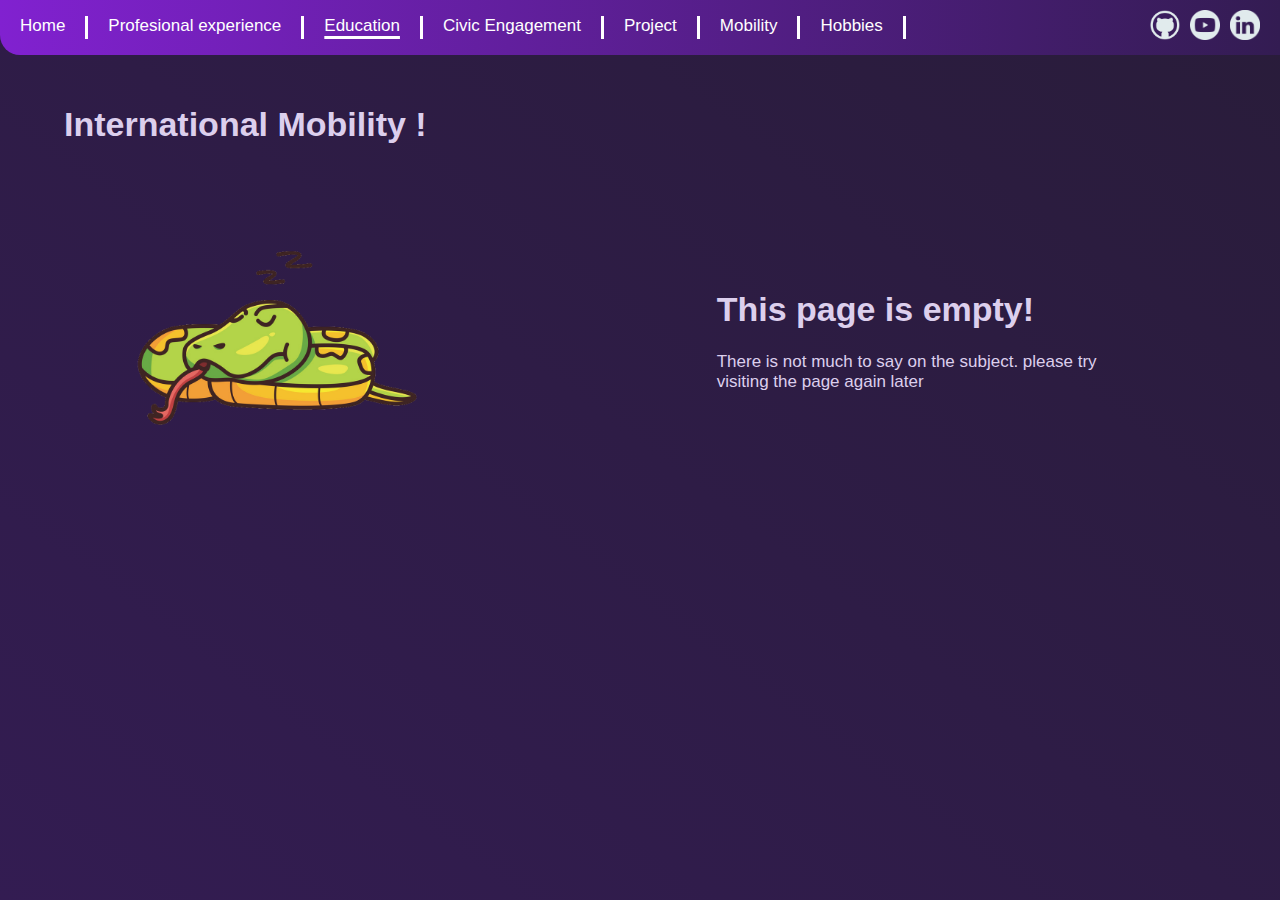
==== html/education.html @ 6596d76f "ajout de toutes les pages html" ====
<!DOCTYPE html>
<html>
    <head>
        <title>Alexis Wamster</title>
        <link rel="stylesheet" href="../css/style.css">
    </head>
    <body>
        <nav class="a-navBarre">
            <nav class="a-flex">
                <a class="a-navLien" href="index.html">Home</a>
                <a class="a-navLien" href="experience.html">Profesional experience</a>
                <a class="a-navLien a-navLien-selection" href="education.html">Education</a>
                <a class="a-navLien" href="engagement.html">Civic Engagement</a>
                <a class="a-navLien" href="project.html">Project</a>
                <a class="a-navLien" href="mobility.html">Mobility</a>
                <a class="a-navLien" href="hobbies.html">Hobbies</a>
            </nav>
            <nav class="a-marginRight a-flex">
                <div><a href="https://github.com/Alexis-Wamster" target="blank">
                  <img class="a-logo" src="../src/logo_github.png">
                </a></div>
                <div><a href="https://www.youtube.com/@mc-dala3398" target="blank">
                  <img class="a-logo" src="../src/logo_youtube.png">
                </a></div>
                <div><a href="https://www.linkedin.com/in/alexis-wamster-419ab528b/" target="blank">
                  <img class="a-logo" src="../src/logo_linkedin.png">
                </a></div>
            </nav>
        </nav>
        <h1 style="margin: 50px 0px 0px 5%;">International Mobility !</h1>

        <div class="a-mainPage">
            <div class="a-flex">
                <div >
                    <a href="https://alexis-wamster.github.io/Snake_js/accueil.html" target="blank"><img width="50%" src="../src/serpent.png"></a>
                </div>
                <div >
                    <h1>This page is empty!</h1>
                    <p> There is not much to say on the subject. please try visiting the page again later</p>
                </div>
            </div>
        </div>
    </body>
</html>
---- css/style.css ----
:root{
	--foncee1: #291c3a;
    --foncee2: #331c52;
    --violet: #8121d0;
    --violet_claire: #dccfed;
    --claire: #e1ebed;
    --blanc: #ffffff;
}

body{
	margin: 0px;
	min-height: 100vh;
}

a{
	color: var(--blanc);
	text-decoration: none;
}

body{
	background: linear-gradient(217deg, var(--foncee1), var(--foncee2));
	color: var(--violet_claire);
	font-family: 'Poppins', sans-serif;
	font-size: 17px;
}

.a-navBarre{
	background: linear-gradient(90deg, var(--violet), var(--foncee2));
	border-radius: 0px 0px 0px 20px;
	padding: 10px 0px;
	display: flex;
	justify-content: space-between;
	align-items: center;

}

.a-flex{
	display: flex;
	justify-content: flex-start;
	align-items: center;
}

.a-navLien{
	padding: 0px 20px;
	border-right: 3px solid white;
	height: 100%;
}

.a-navLien::after{
	content: "";
	display: block;
	height: 3px;
	background: #ffffff;
	transition: transform 0.2s ease-in-out;
	transform: scale(0);
}

.a-navLien:hover::after{
    transform: scale(1);
}

.a-navLien-selection {
    text-decoration: underline; /* Applique un soulignement */
    text-decoration-color: #ffffff; /* Définir la couleur du soulignement */
    text-decoration-thickness: 3px; /* Modifier l'épaisseur du soulignement */
    text-underline-offset: 5px;
}

.a-mainPage{
	margin: 100px 10% 10px 10%;
}

.a-card-up{
	border-radius: 20px 20px 0px 0px;
	background: var(--claire);
	padding: 20px;
	color: #000000;
	margin-bottom: 5px;
	box-shadow: 10px 5px 5px #000000;
}

.a-card{
	background: var(--claire);
	padding: 20px;
	color: #000000;
	margin-bottom: 5px;
	box-shadow: 10px 5px 5px #000000;
}

.a-logo{
	height: 30px;
	margin-left: 10px;
}

.a-marginRight{
	margin-right: 20px;
}

.image1{
	/*width: 40%;*/
	margin: 0px 60px;
}

.texte1{
	width: 40%;
}

/* GPT */

.carousel-container {
	position: relative;
	overflow: hidden;
	background: var(--claire);
	color: #000000;
	margin-bottom: 5px;
	box-shadow: 10px 5px 5px #000000;
  }
  .carousel-wrapper {
	display: flex;
  }

.transition{
	transition: transform 0.5s ease;
}

  .carousel-item {
	min-width: 100%;
	position: relative;
  }
  .carousel-item img {
	width: 100%;
	height: auto;
  }
  .carousel-item .text {
	position: absolute;
	bottom: 20px;
	left: 20px;
	background-color: rgba(0, 0, 0, 0.5);
	color: white;
	padding: 10px;
	border-radius: 5px;
  }
  .button {
	position: absolute;
	top: 50%;
	transform: translateY(-50%);
	background-color: rgba(0, 0, 0, 0.5);
	color: white;
	border: none;
	padding: 15px;
	cursor: pointer;
  }
  .button-left {
	left: 10px;
  }
  .button-right {
	right: 10px;
  }
  .button:hover {
	background-color: rgba(0, 0, 0, 0.8);
  }

.carousel-indicators {
    position: absolute;
    bottom: 10px;
    left: 50%;
    transform: translateX(-50%);
    display: flex;
    gap: 10px; /* Espace entre les cercles */
}


.indicator {
    width: 12px;
    height: 12px;
    border-radius: 50%;
    border: 2px solid #ffffff;
    cursor: pointer;
    transition: background-color 0.3s ease;
}

.indicator.active {
    background-color: #ffffff;
}
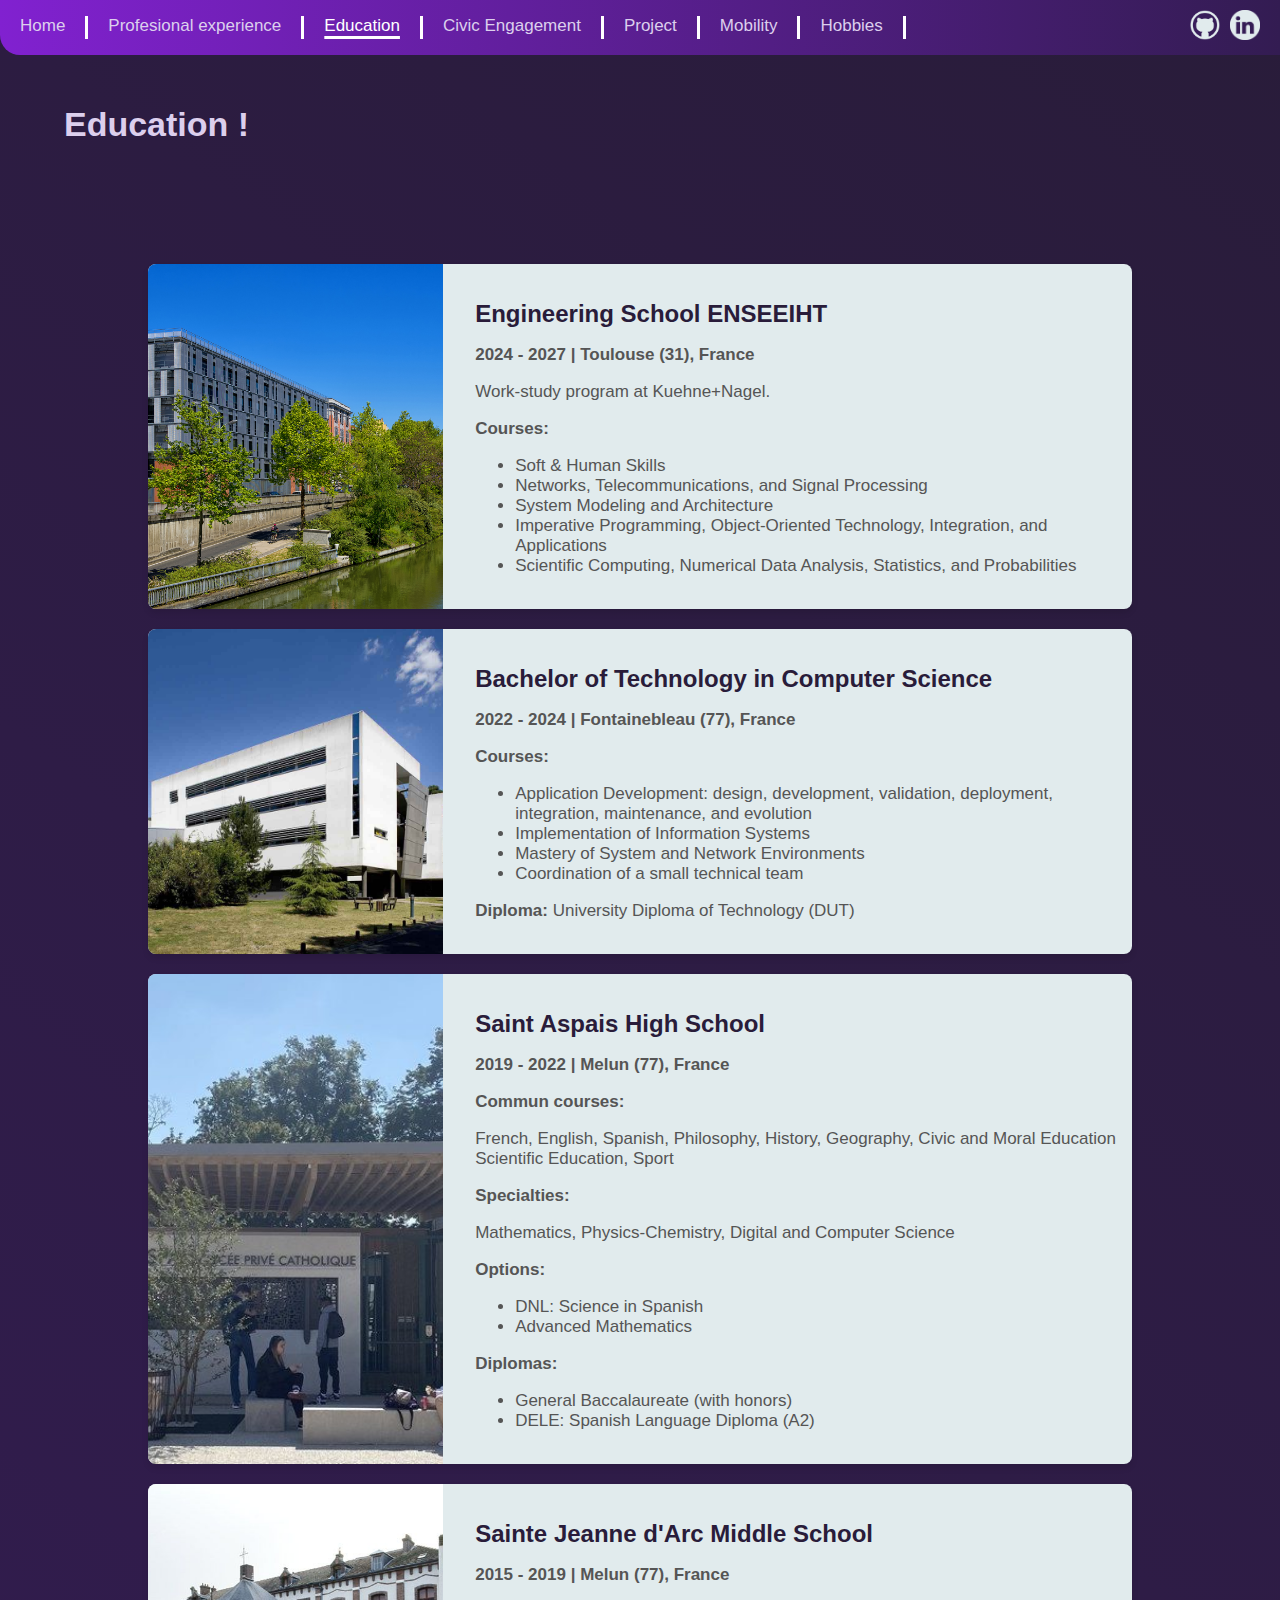
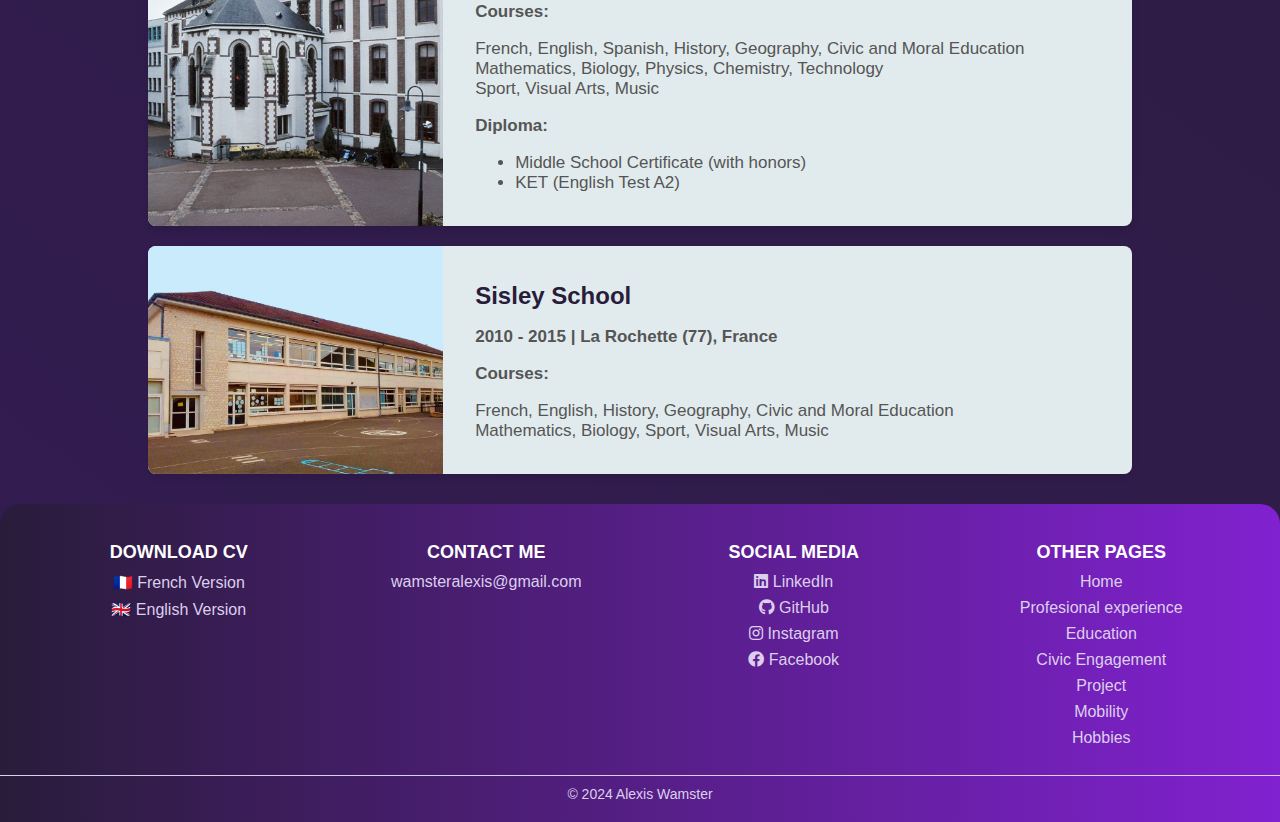
==== commit b8fee529: "ecriture du contenu de chaque pages" ====
--- a/html/education.html
+++ b/html/education.html
@@ -3,6 +3,9 @@
     <head>
         <title>Alexis Wamster</title>
         <link rel="stylesheet" href="../css/style.css">
+        <link rel="stylesheet" href="../css/carte.css">
+        <link rel="stylesheet" href="../css/footer.css">
+        <link rel="stylesheet" href="https://cdnjs.cloudflare.com/ajax/libs/font-awesome/5.15.4/css/all.min.css">
     </head>
     <body>
         <nav class="a-navBarre">
@@ -19,26 +22,147 @@
                 <div><a href="https://github.com/Alexis-Wamster" target="blank">
                   <img class="a-logo" src="../src/logo_github.png">
                 </a></div>
-                <div><a href="https://www.youtube.com/@mc-dala3398" target="blank">
-                  <img class="a-logo" src="../src/logo_youtube.png">
-                </a></div>
                 <div><a href="https://www.linkedin.com/in/alexis-wamster-419ab528b/" target="blank">
                   <img class="a-logo" src="../src/logo_linkedin.png">
                 </a></div>
             </nav>
         </nav>
-        <h1 style="margin: 50px 0px 0px 5%;">International Mobility !</h1>
+        <h1 style="margin: 50px 0px 0px 5%;">Education !</h1>
 
         <div class="a-mainPage">
-            <div class="a-flex">
-                <div >
-                    <a href="https://alexis-wamster.github.io/Snake_js/accueil.html" target="blank"><img width="50%" src="../src/serpent.png"></a>
+            <div class="project-card" data-flags="Education Engineering">
+                <img src="../src/N7.jpg" alt="ENSEEIHT" class="card-image">
+                <div class="card-content">
+                    <h2 class="card-title">Engineering School ENSEEIHT</h2>
+                    <p><strong>2024 - 2027 | Toulouse (31), France</strong></p>
+                    <p>Work-study program at Kuehne+Nagel.</p>
+                    <p><strong>Courses:</strong></p>
+                    <ul>
+                        <li>Soft & Human Skills</li>
+                        <li>Networks, Telecommunications, and Signal Processing</li>
+                        <li>System Modeling and Architecture</li>
+                        <li>Imperative Programming, Object-Oriented Technology, Integration, and Applications</li>
+                        <li>Scientific Computing, Numerical Data Analysis, Statistics, and Probabilities</li>
+                    </ul>
                 </div>
-                <div >
-                    <h1>This page is empty!</h1>
-                    <p> There is not much to say on the subject. please try visiting the page again later</p>
+            </div>
+            
+            <div class="project-card">
+                <img src="../src/iut.jpg" alt="BUT Informatique" class="card-image">
+                <div class="card-content">
+                    <h2 class="card-title">Bachelor of Technology in Computer Science</h2>
+                    <p><strong>2022 - 2024 | Fontainebleau (77), France</strong></p>
+                    <p><strong>Courses:</strong></p>
+                    <ul>
+                        <li>Application Development: design, development, validation, deployment, integration, maintenance, and evolution</li>
+                        <li>Implementation of Information Systems</li>
+                        <li>Mastery of System and Network Environments</li>
+                        <li>Coordination of a small technical team</li>
+                    </ul>
+                    <p><strong>Diploma:</strong> University Diploma of Technology (DUT)</p>
+                </div>
+            </div>
+            
+            <div class="project-card">
+                <img src="../src/lycee.jpeg" alt="Lycée Saint Aspais" class="card-image">
+                <div class="card-content">
+                    <h2 class="card-title">Saint Aspais High School</h2>
+                    <p><strong>2019 - 2022 | Melun (77), France</strong></p>
+                    <p><strong>Commun courses:</strong></p>
+                    <p>
+                        French, English, Spanish, Philosophy, History, Geography, Civic and Moral Education<br>
+                        Scientific Education, Sport
+                    <p>
+                    <p><strong>Specialties:</strong></p>
+                    <p>
+                        Mathematics, Physics-Chemistry, Digital and Computer Science
+                    <p>
+                    <p><strong>Options:</strong></p>
+                    <ul>
+                        <li>DNL: Science in Spanish</li>
+                        <li>Advanced Mathematics</li>
+                    </ul>
+                    <p><strong>Diplomas:</strong></p>
+                    <ul>
+                        <li>General Baccalaureate (with honors)</li>
+                        <li>DELE: Spanish Language Diploma (A2)</li>
+                    </ul>
+                </div>
+            </div>
+            
+            <div class="project-card">
+                <img src="../src/college.jpg" alt="Collège Sainte Jeanne d'Arc" class="card-image">
+                <div class="card-content">
+                    <h2 class="card-title">Sainte Jeanne d'Arc Middle School</h2>
+                    <p><strong>2015 - 2019 | Melun (77), France</strong></p>
+                    <p><strong>Courses:</strong></p>
+                    <p>French, English, Spanish, History, Geography, Civic and Moral Education<br>
+                    Mathematics, Biology, Physics, Chemistry, Technology<br>
+                    Sport, Visual Arts, Music</p>
+                    </ul>
+                    <p><strong>Diploma:</strong></p>
+                    <ul>
+                        <li>Middle School Certificate (with honors)</li>
+                        <li>KET (English Test A2)</li>
+                    </ul>
+                </div>
+            </div>
+            
+            <div class="project-card">
+                <img src="../src/primaire.jpg" alt="Ecole Sisley" class="card-image">
+                <div class="card-content">
+                    <h2 class="card-title">Sisley School</h2>
+                    <p><strong>2010 - 2015 | La Rochette (77), France</strong></p>
+                    <p><strong>Courses:</strong></p>
+                    <p>
+                        French, English, History, Geography, Civic and Moral Education<br>
+                        Mathematics, Biology, Sport, Visual Arts, Music
+                    </p>
                 </div>
             </div>
         </div>
+
+        <footer class="footer">
+            <div class="footer-container">
+                <div class="footer-section">
+                    <h3>Download CV</h3>
+                    <a href="../src/cv_french.pdf" download>🇫🇷 French Version</a>
+                    <a href="../src/cv_english.pdf" download>🇬🇧 English Version</a>
+                </div>
+                <div class="footer-section">
+                    <h3>Contact Me</h3>
+                    <a href="mailto:wamsteralexis@gmail.com">wamsteralexis@gmail.com</a>
+                </div>
+                <div class="footer-section">
+                  <h3>Social Media</h3>
+                  <a href="https://www.linkedin.com/in/alexis-wamster-419ab528b/" target="_blank">
+                      <i class="fab fa-linkedin"></i> LinkedIn
+                  </a>
+                  <a href="https://github.com/Alexis-Wamster" target="_blank">
+                      <i class="fab fa-github"></i> GitHub
+                  </a>
+                  <a href="https://www.instagram.com/alex_ster77/?next=%2F" target="_blank">
+                      <i class="fab fa-instagram"></i> Instagram
+                  </a>
+                  <a href="https://www.facebook.com/alexis.wamster.9?rdid=kDkNH3uNVVvvNntE&share_url=https%3A%2F%2Fwww.facebook.com%2Fshare%2F1LMot6WkMJ%2F#" target="_blank">
+                      <i class="fab fa-facebook"></i> Facebook
+                  </a>
+                </div>
+                <div class="footer-section">
+                    <h3>Other Pages</h3>
+                    <a href="index.html">Home</a>
+                    <a href="experience.html">Profesional experience</a>
+                    <a href="education.html">Education</a>
+                    <a href="engagement.html">Civic Engagement</a>
+                    <a href="project.html">Project</a>
+                    <a href="mobility.html">Mobility</a>
+                    <a href="hobbies.html">Hobbies</a>
+                </div>
+            </div>
+            <div class="footer-bottom">
+                <p>&copy; 2024 Alexis Wamster</p>
+            </div>
+        </footer>
+
     </body>
 </html>--- a/css/style.css
+++ b/css/style.css
@@ -10,11 +10,17 @@
 body{
 	margin: 0px;
 	min-height: 100vh;
+	display: flex;
+    flex-direction: column;
+	flex: 1;
+}
+
+.a-navLien{
+	text-decoration: none;
 }
 
 a{
-	color: var(--blanc);
-	text-decoration: none;
+	color: inherit;
 }
 
 body{
@@ -64,6 +70,7 @@
     text-decoration-color: #ffffff; /* Définir la couleur du soulignement */
     text-decoration-thickness: 3px; /* Modifier l'épaisseur du soulignement */
     text-underline-offset: 5px;
+	color: #ffffff;
 }
 
 .a-mainPage{
--- a/css/carte.css
+++ b/css/carte.css
@@ -0,0 +1,121 @@
+.project-card {
+    display: flex;
+    background-color: var(--claire);
+    /*border: 1px solid #ddd;*/
+    border-radius: 8px;
+    overflow: hidden;
+    margin: 20px;
+    box-shadow: 0 4px 6px rgba(0, 0, 0, 0.1);
+    color: #555;
+}
+
+.card-image,
+.project-image {
+    width: 30%;
+    object-fit: cover;
+    margin-right: 16px;
+}
+
+.card-content,
+.project-content {
+    padding: 16px;
+    flex: 1;
+}
+
+.card-title,
+.project-title {
+    font-size: 1.5rem;
+    color: var(--foncee1);
+    margin-bottom: 8px;
+}
+
+.card-flags,
+.project-flags {
+    display: flex;
+    flex-wrap: wrap;
+    gap: 8px;
+    margin-bottom: 12px;
+}
+
+.static-flag {
+    background-color: var(--foncee2);
+    color: white;
+    padding: 4px 8px;
+    font-size: 0.875rem;
+    border-radius: 4px;
+}
+
+.card-description,
+.project-description, 
+.project-concepts, 
+.project-features {
+    margin: 8px 0;
+    line-height: 1.6;
+}
+
+.project-content h3 {
+    font-size: 1.25rem;
+    margin-top: 12px;
+    color: var(--foncee2);
+}
+
+/*////////////////////////////////////---Flag---/////////////////////////////////////////////*/
+
+.flag-container {
+    display: flex;
+    gap: 10px;
+    padding: 10px;
+    background-color: var(--claire);
+    border-radius: 10px;
+    border-bottom: 1px solid #ddd;
+}
+
+.flag-container div{
+    color:black;
+    padding: 8px 16px;
+}
+
+.flag {
+    padding: 8px 16px;
+    border: 1px solid black;
+    color:black;
+    border-radius: 4px;
+    cursor: pointer;
+    background-color: #fff;
+    user-select: none;
+}
+
+.flag.selected {
+    background-color: var(--foncee2);
+    color: white;
+    border-color: var(--foncee1);
+}
+
+.hidden {
+    display: none;
+}
+
+/*////////////////////////////////////---Button---/////////////////////////////////////////////*/
+
+.card-buttons {
+    margin-top: 16px;
+    display: flex;
+    gap: 12px; /* Espacement entre les boutons */
+}
+
+.card-button {
+    display: inline-block;
+    padding: 10px 16px;
+    font-size: 14px;
+    font-weight: bold;
+    color: #fff;
+    text-decoration: none;
+    background-color: var(--violet); /* Couleur bleu */
+    border-radius: 4px;
+    transition: background-color 0.3s ease;
+    text-align: center;
+}
+
+.card-button:hover {
+    background-color: color-mix(in srgb, var(--violet) 80%, white 20%); /* Bleu plus foncé au survol */
+}--- a/css/footer.css
+++ b/css/footer.css
@@ -0,0 +1,52 @@
+.footer {
+    margin-top: auto;
+    background: linear-gradient(90deg, var(--foncee1), var(--violet));
+	border-radius: 20px 20px 0px 0px;
+    color: #fff;
+    padding: 20px 0;
+    text-align: center;
+}
+
+.footer-container {
+    display: flex;
+    flex-wrap: wrap;
+    justify-content: center;
+    gap: 30px;
+    max-width: 1200px;
+    margin: 0 auto;
+}
+
+.footer-section {
+    flex: 1 1 200px;
+    min-width: 200px;
+}
+
+.footer-section h3 {
+    font-size: 18px;
+    margin-bottom: 10px;
+    text-transform: uppercase;
+}
+
+.footer-section a {
+    display: block;
+    color: var(--violet_claire);
+    text-decoration: none;
+    margin-bottom: 8px;
+    font-size: 16px;
+}
+
+.footer-section a:hover {
+    text-decoration: underline;
+}
+
+.footer-bottom {
+    margin-top: 20px;
+    font-size: 14px;
+    border-top: 1px solid var(--violet_claire);
+    padding-top: 10px;
+}
+
+.footer-bottom p {
+    margin: 0;
+    color: var(--violet_claire);
+}